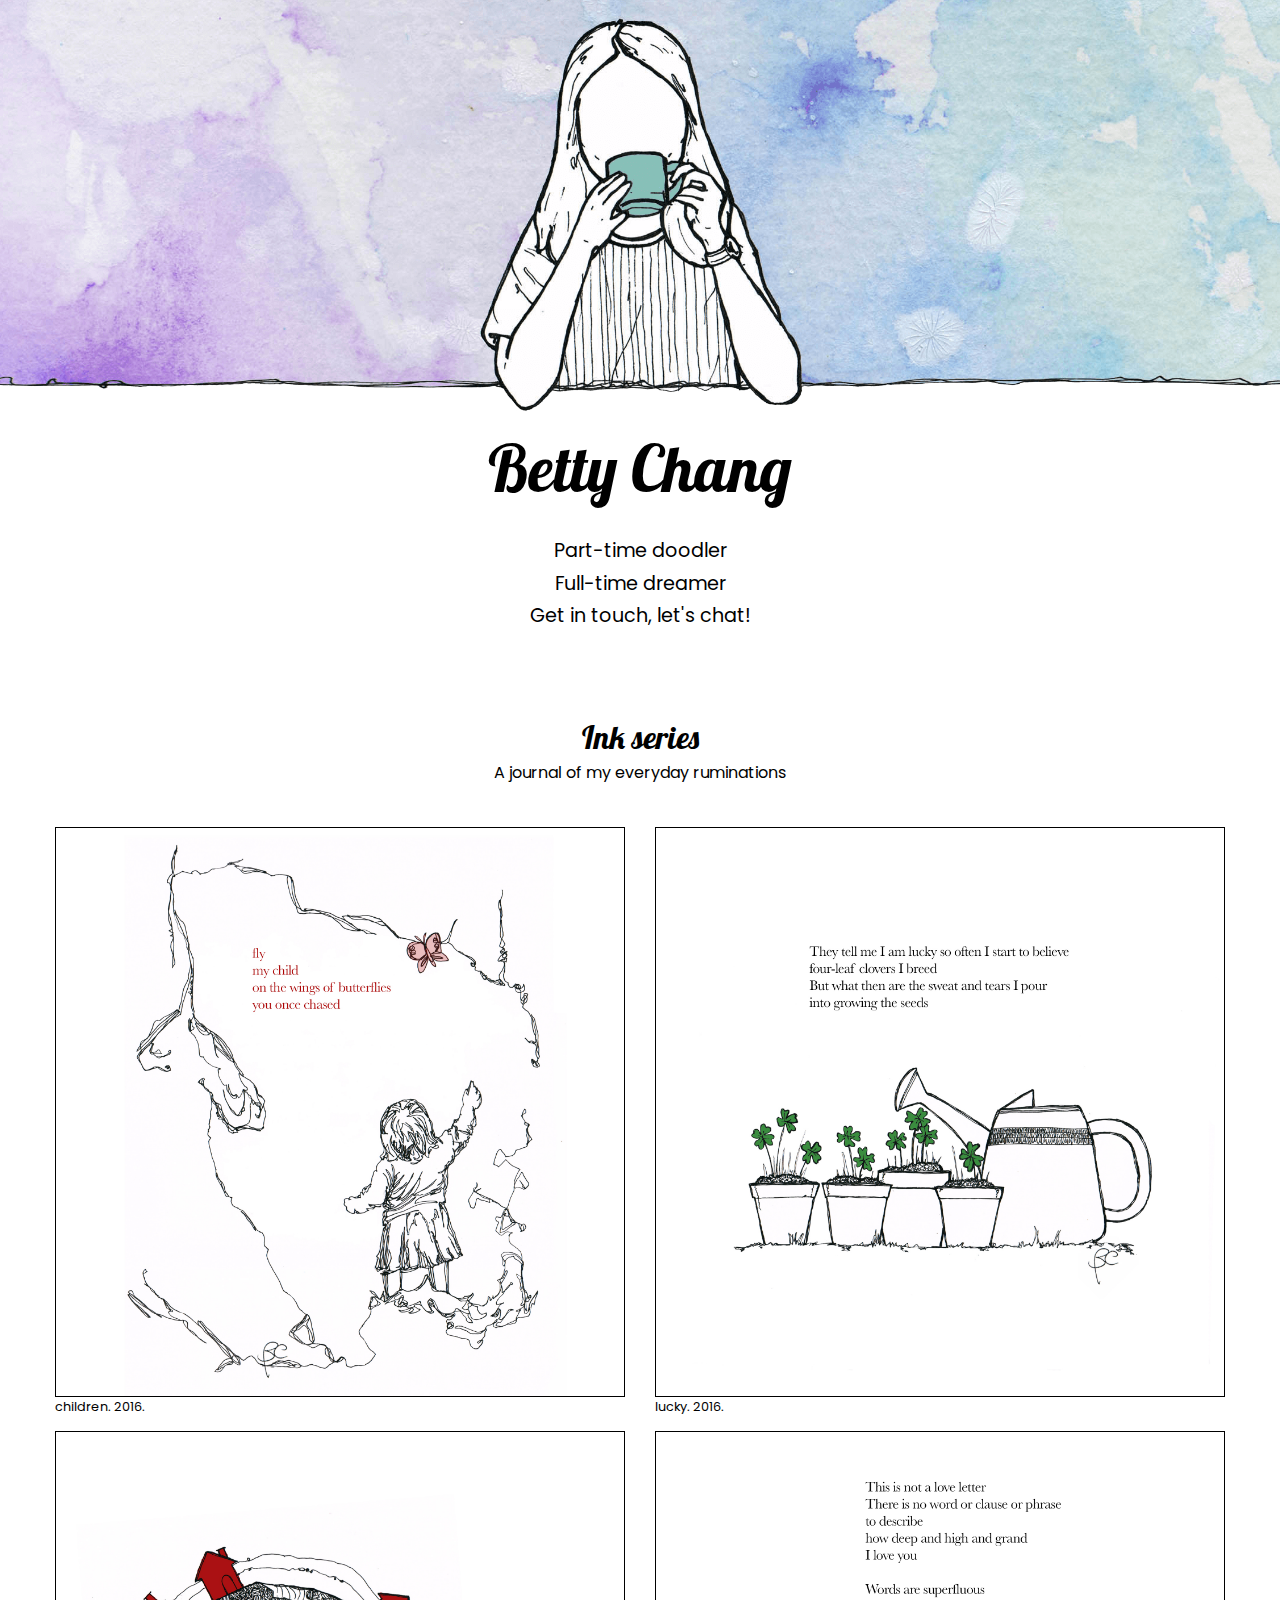
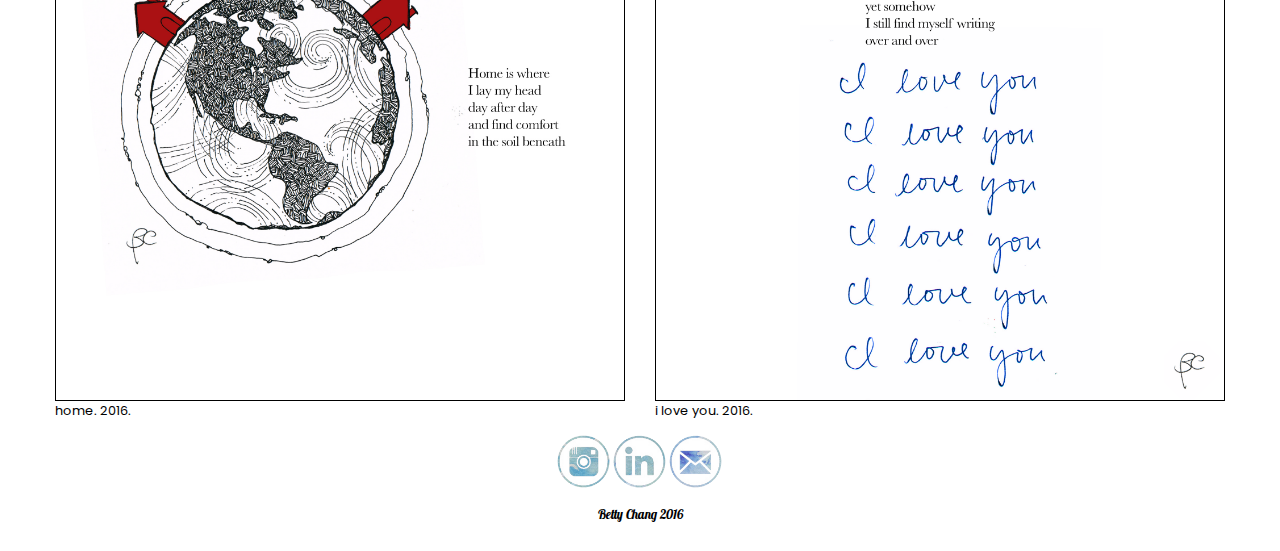
==== index.html @ 2f2fffa1 "Update index.html" ====
<!doctype html>
<html lang='en'>
<head>
  <link rel="icon"
      type="image/png"
      href="images\favicon.png"
      sizes="32x32">
  <meta name="viewport" content="width=device-width" />
  <meta charset='utf-8'>
  <title>Betty Chang</title>
  
  <link rel='stylesheet' href='./index.css'>
  <link href="https://fonts.googleapis.com/css?family=Libre+Baskerville" rel="stylesheet">
  <link href="https://fonts.googleapis.com/css?family=Poppins" rel="stylesheet">
  <link href="https://fonts.googleapis.com/css?family=Lobster" rel="stylesheet">
  <link href="https://fonts.googleapis.com/css?family=Pacifico" rel="stylesheet">
  <link rel="stylesheet" href="resources/Foundation/css/foundation.css">
  <script src="resources/Foundation/js/vendor/modernizr.js"></script>
</head>

<body style='margin: 0; background-color: white;'>
  <div class='background'>
  </div>
  <div class="row links">
    <div class="name">Betty Chang</div>
    <ul class = "list">
      <li>Part-time doodler</li>
      <li>Full-time dreamer</li>
      <li>
        <a href = "mailto:betty.c@rogers.com" target="_top">Get in touch, let's chat!</a>
      </li>
    </ul>
  </div>
  <div class="inkseries">Ink series
    <div class="inkseries_p">A journal of my everyday ruminations
    </div>
  </div>       
  <div class="row">
    <div class="large-6 medium-6 small-12 columns">
      <a href="images\2016_10_06_children.png">
       <img class='blog-img' src="images\2016_10_06_children.png" alt="">  
         <figcaption>children. 2016.</figcaption>
      </a>
    </div>
    <div class="large-6 medium-6 small-12 columns">
      <a href="images\2016_10_12_lucky.png">
       <img class='blog-img' src="images\2016_10_12_lucky.png" alt=""> 
          <figcaption>lucky. 2016.</figcaption>
      </a>
    </div>
  </div>
  <div class="row">
  <div class="large-6 medium-6 small-12 columns">
      <a href="images\2016_10_13_home.png">
        <img class='blog-img' src="images\2016_10_13_home.png" alt=""/>
            <figcaption>home. 2016.</figcaption>
      </a>
  </div>
  <div class="large-6 medium-6 small-12 columns">
      <a href="images\2016_10_15_i_love_you.png">
        <img class='blog-img' src="images\2016_10_15_i_love_you.png" alt=""/> 
          <figcaption>i love you. 2016.</figcaption>
      </a>
    </div>
  </div>
  <div class="row">
    <div class="small-10 medium-10 large-10 small-centered medium-centered large-centered columns">
      <div class='icons'>
       <a href="http://instagram.com/bettycakez">
         <img class="socialIcons" src="images\instagram.png" alt="Betty IG Icon"/>
       </a>
       <a href="http://linkedin.com/in/betchang">
         <img class="socialIcons" src="images\linkedin.png" alt="Betty LI Icon"/>
       </a>
       <a href="mailto:betty.chang@mail.mcgill.ca">
         <img class="socialIcons" src="images\email.png" alt="Betty e-mail Icon"/>
       </a>
     </div>
   </div>
  </div>
  <div class="footer"> Betty Chang 2016
  </div>
</body>
</html>
---- index.css ----
body {
  background-color: white;
}

figcaption {
  color: black;
}
.background {
  background-image: url('./images/background_banner.png') !important;
  background-size: 1920px;
  background-repeat: no-repeat;
  height: 420px;
  background-position: center;
  background-color: white;
}

.content {
  width: 95%;
  text-align: center;
  position: fixed;
	top: 450px;
	left: 50%;
	transform: translate(-50%, -40%);
	-webkit-transform: translate(-50%, -40%);
	-ms-transform: translate(-50%, -40%);
  padding: 25px 25px 25px;
	padding-top: 25px;
	padding-right: 25px;
	padding-left: 25px;

	-radius: 10px;
	border-top-left-radius: 10px;
	border-top-right-radius: 10px;
	border-bottom-right-radius:10px;
	border-bottom-left-radius: 10px;
}

.logo {
  margin: auto;
  width: 500px;
}

.name {
  text-align: center;
  color: black;
  font-size: 5em;
  font-weight: 400;
  font-family: 'Lobster', serif;
}

.caption {
  color: black;
  font-size: 1em;
  font-weight: 400;
  font-family: 'Poppins', sans-serif;
}

.list {
  font-family: 'Poppins', sans-serif;
  font-size: 1.5em;
  text-decoration: none;
  font-weight: 400;
  margin: 20px 0px 0px;
	margin-top: 20px;
	margin-right:0px;
	margin-bottom: 0px;
	margin-left: 0px;
  padding:0px;
	padding-top: 0px;
	padding-right: 0px;
	padding-bottom: 0px;
	padding-left: 0px;
  text-align: center;
  list-style-type: none;
}

.list a {
  font-size: 1em;
  font-family: 'Poppins', sans-serif;
  text-decoration: none;
  color: black !important;
  font-weight: 400;
}

.list li {
  font-size: 1em;
  font-family: 'Poppins', sans-serif;
  text-decoration: none;
  font-weight: 400;
  margin: 2px 0px;
}

.links {
  margin-bottom: 3%;
  color: black;
}

.row {
  padding-top: 0.0rem;
  padding-bottom: 0.9375rem;
  font-family: 'Poppins', sans-serif;
  font-size: 0.80em;
}

.icons {
  text-align: center;
}

.socialIcons {
   max-width: 53px !important;
}

.blog-img {
  max-width: 100%;
  border: 1px solid black !important;
}

.row-title{
  text-align: center;
  color: black;
  font-size: 4em;
  font-weight: 400;
  font-family: 'Lobster', serif;
}

.footer{
  text-align: center;
  font-size: 0.8em;
  font-family: 'Lobster', serif;
  text-decoration: none;
  color: black;
  font-weight: 400;
  margin: 2px 0px;
  padding-bottom: 25px;
}

p {
  text-align: center;
  color: black;
  font-size: 2em;
  font-weight: 400;
  font-family: 'Lobster', serif;
}

a:hover {
 color: #86bfb7 !important;
}

.inkseries {
  text-align: center;
  font-size: 2em;
  font-family: 'Lobster', serif;
  text-decoration: none;
  color: black;
  font-weight: 400;
  margin: 2px 0px;
  padding-bottom: 25px;
  padding-top: 25px
}

.inkseries_p {
  text-align: center;
  padding-bottom: 0.9375rem;
  color: black;
  font-family: 'Poppins', sans-serif;
  font-size: 0.5em;
}
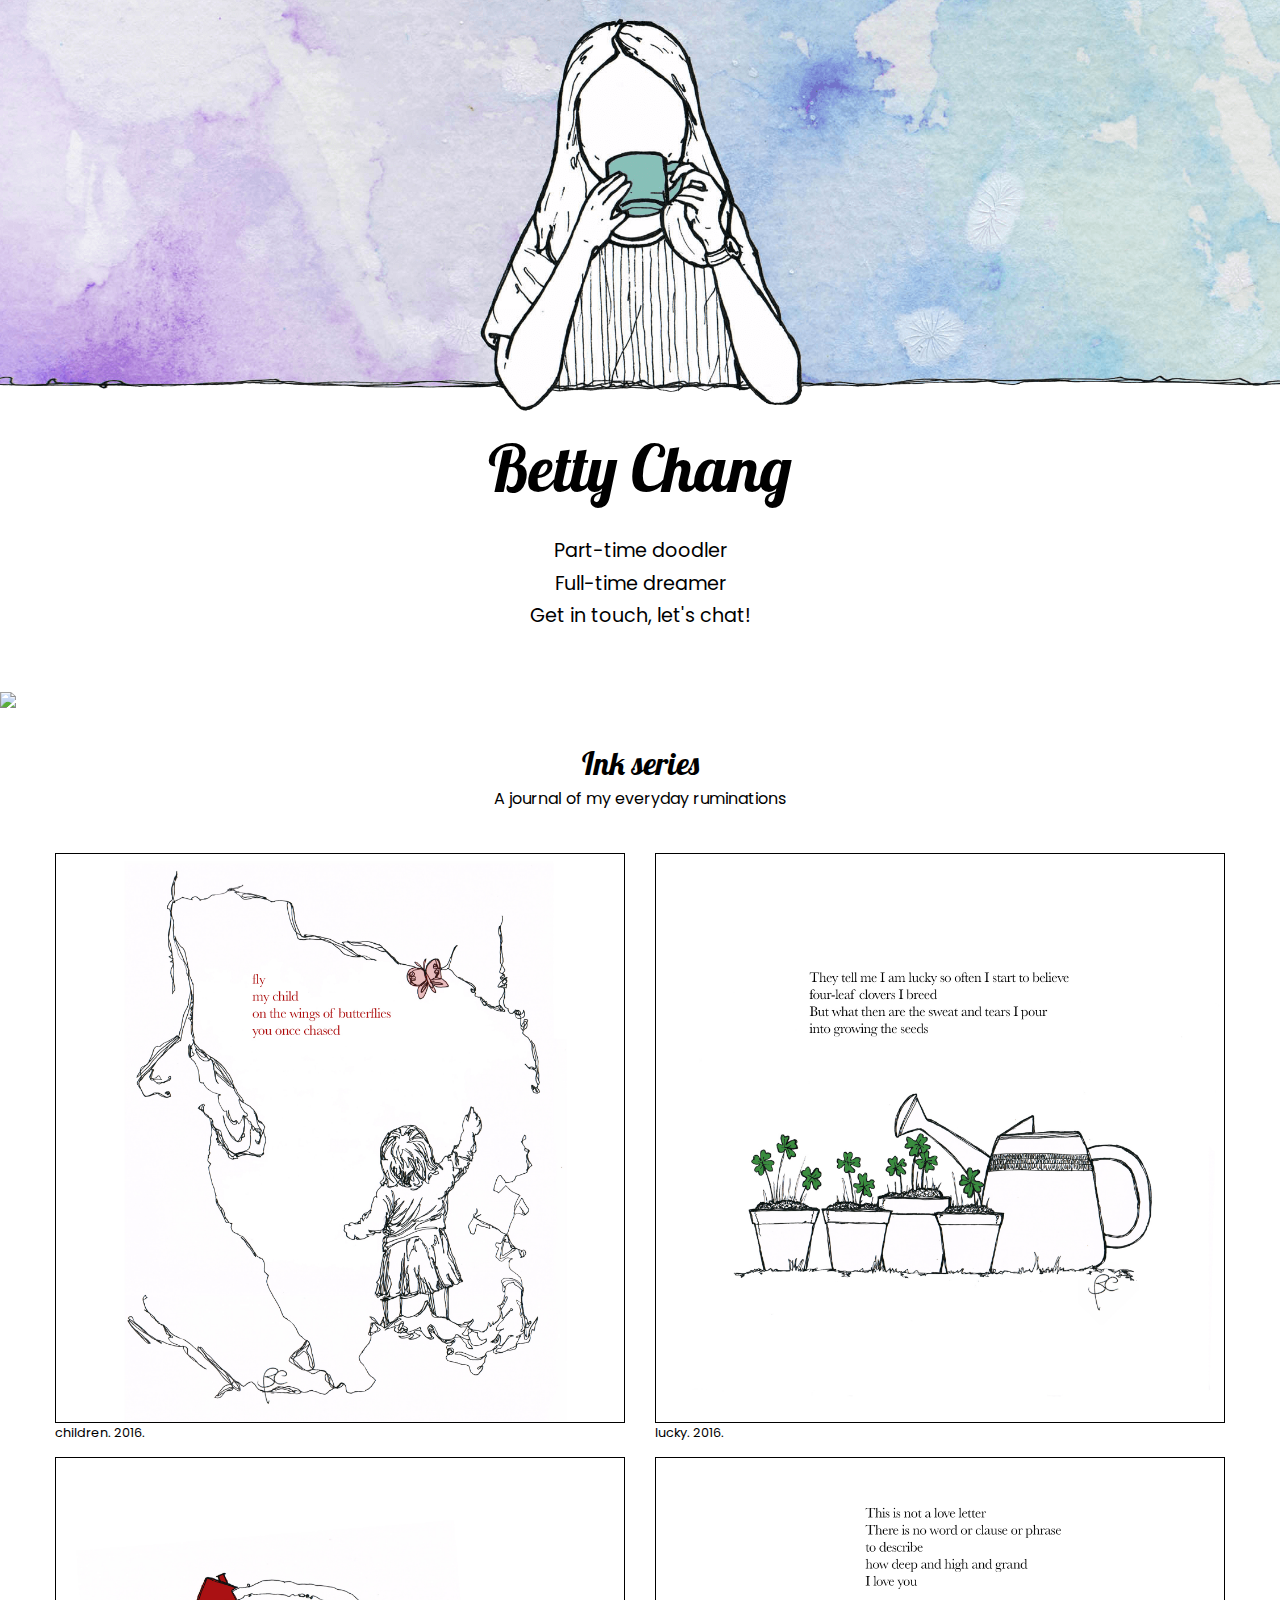
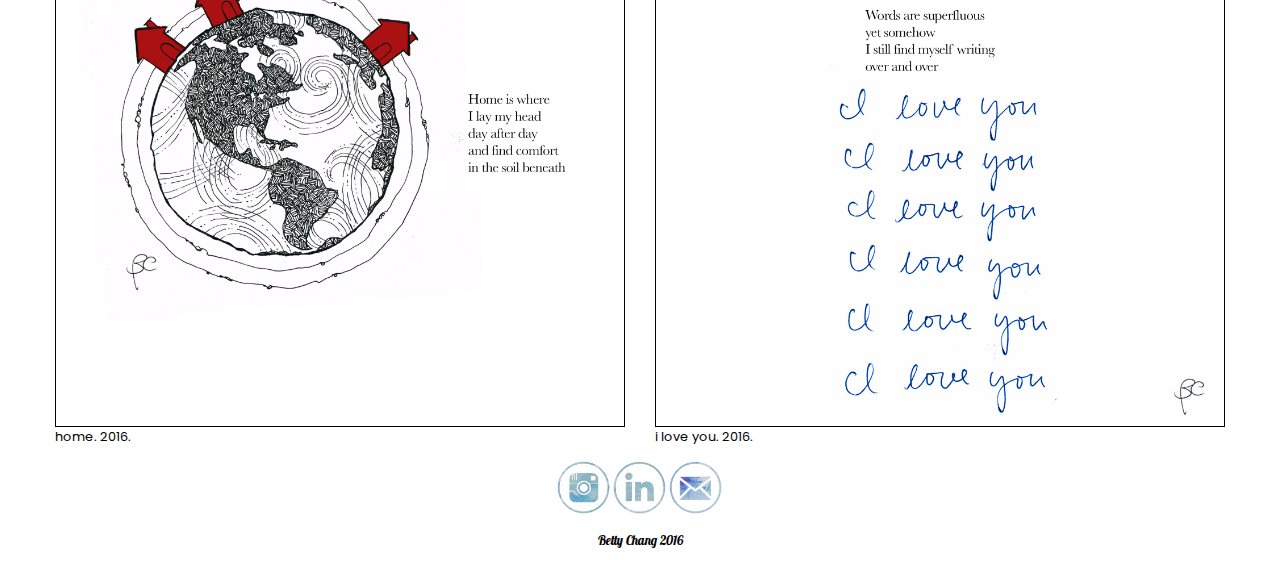
==== commit cf3b72d7: "Update index.html" ====
--- a/index.html
+++ b/index.html
@@ -30,6 +30,9 @@
         <a href = "mailto:betty.c@rogers.com" target="_top">Get in touch, let's chat!</a>
       </li>
     </ul>
+  </div>
+  <div class="divider">
+    <img src="images\divider.png">
   </div>
   <div class="inkseries">Ink series
     <div class="inkseries_p">A journal of my everyday ruminations
--- a/index.css
+++ b/index.css
@@ -110,9 +110,17 @@
    max-width: 53px !important;
 }
 
+.socialIcons: hover {
+   border: 5px solid #7eb1c9 !important;
+}
+
 .blog-img {
   max-width: 100%;
   border: 1px solid black !important;
+}
+
+.blog-img:hover {
+    border: 5px solid black !important;
 }
 
 .row-title{
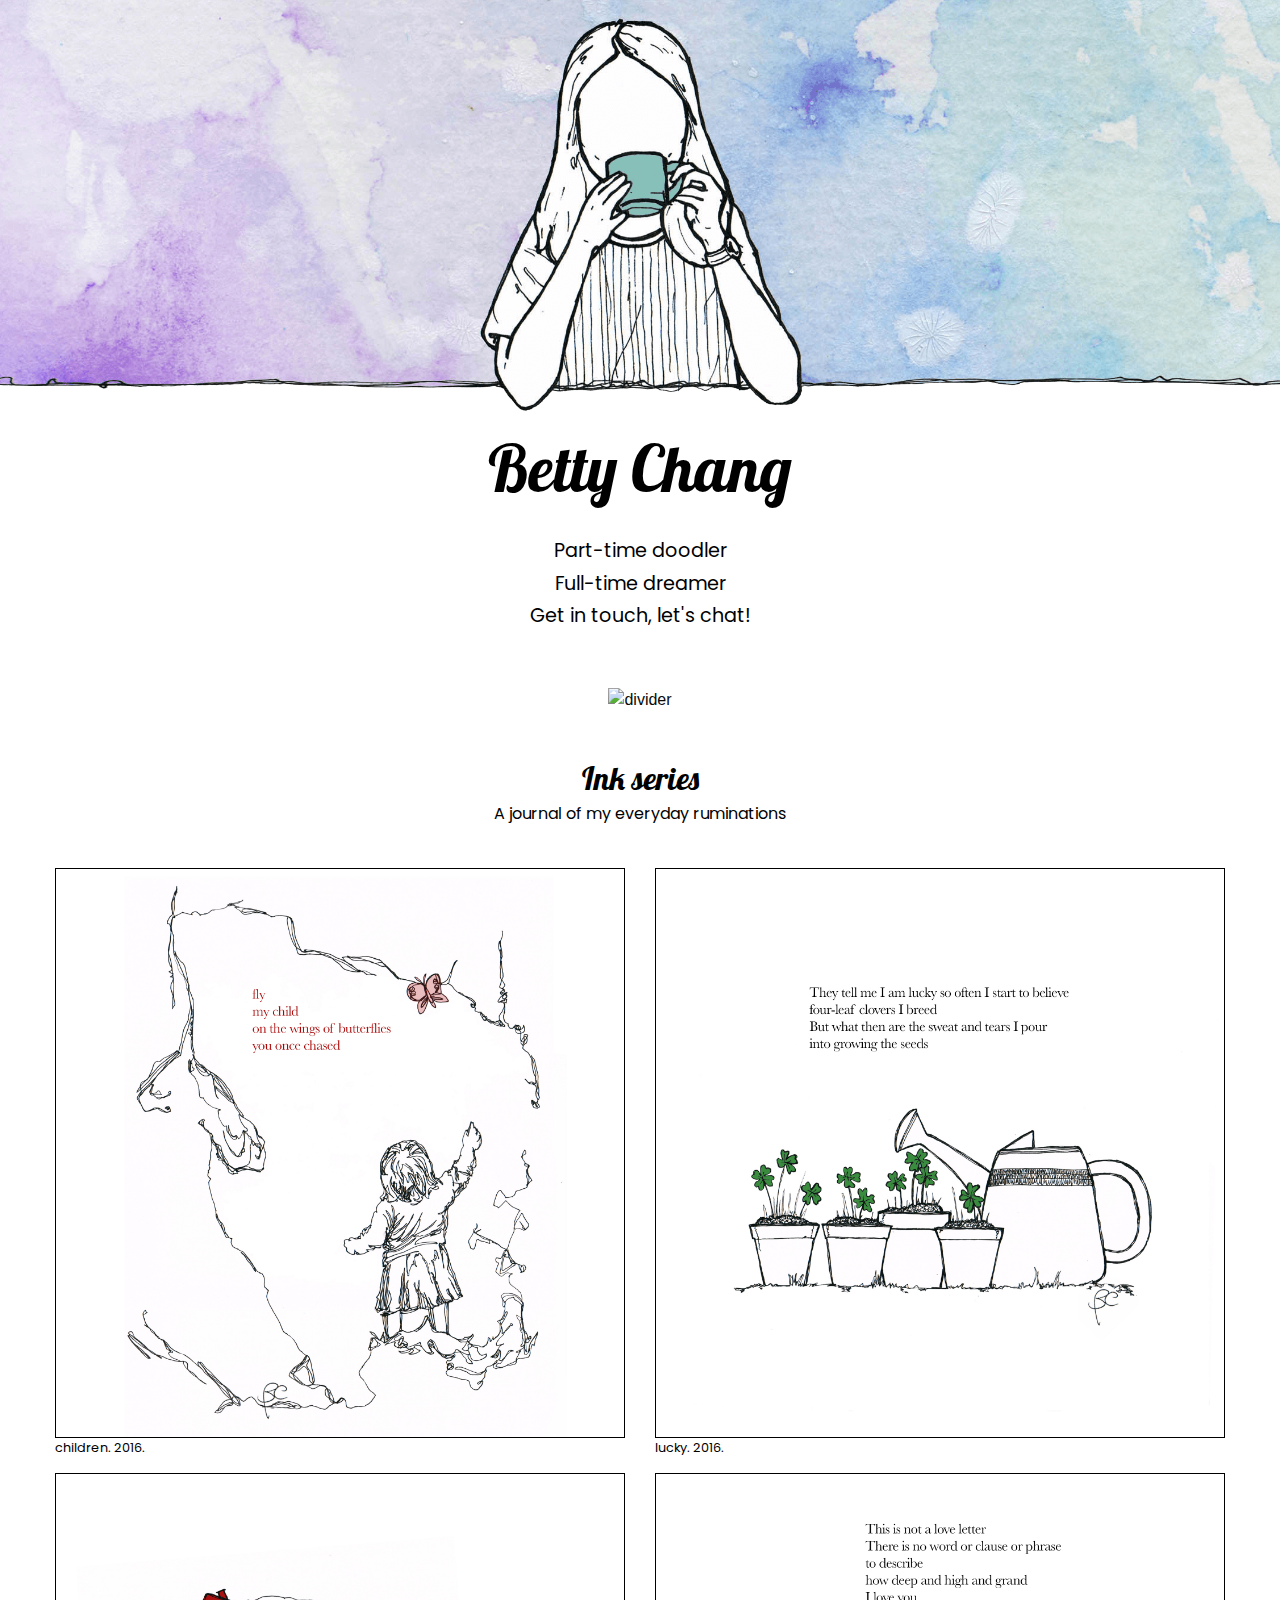
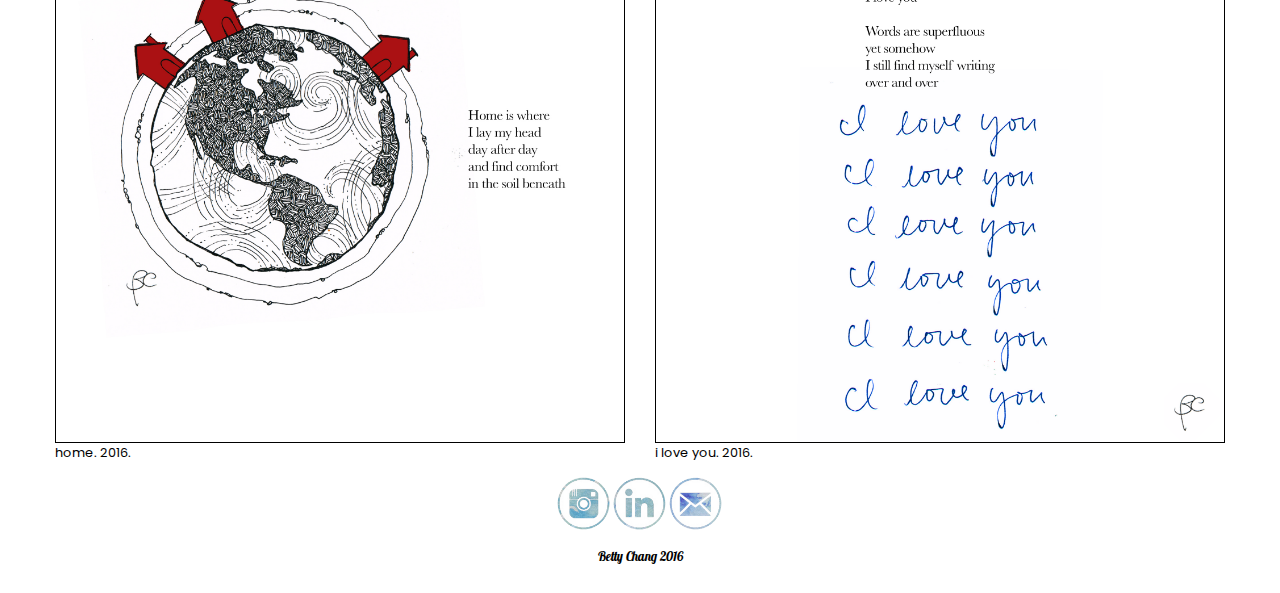
==== commit 7273ab59: "Update index.html" ====
--- a/index.html
+++ b/index.html
@@ -32,7 +32,7 @@
     </ul>
   </div>
   <div class="divider">
-    <img src="images\divider.png">
+    <img src="images\divider.png" alt="divider" style>
   </div>
   <div class="inkseries">Ink series
     <div class="inkseries_p">A journal of my everyday ruminations
--- a/index.css
+++ b/index.css
@@ -5,6 +5,7 @@
 figcaption {
   color: black;
 }
+
 .background {
   background-image: url('./images/background_banner.png') !important;
   background-size: 1920px;
@@ -102,6 +103,13 @@
   font-size: 0.80em;
 }
 
+.divider{
+  padding-top: 0.0rem;
+  padding-bottom: 0.9375rem;
+  text-align: center !important;
+  
+}
+
 .icons {
   text-align: center;
 }
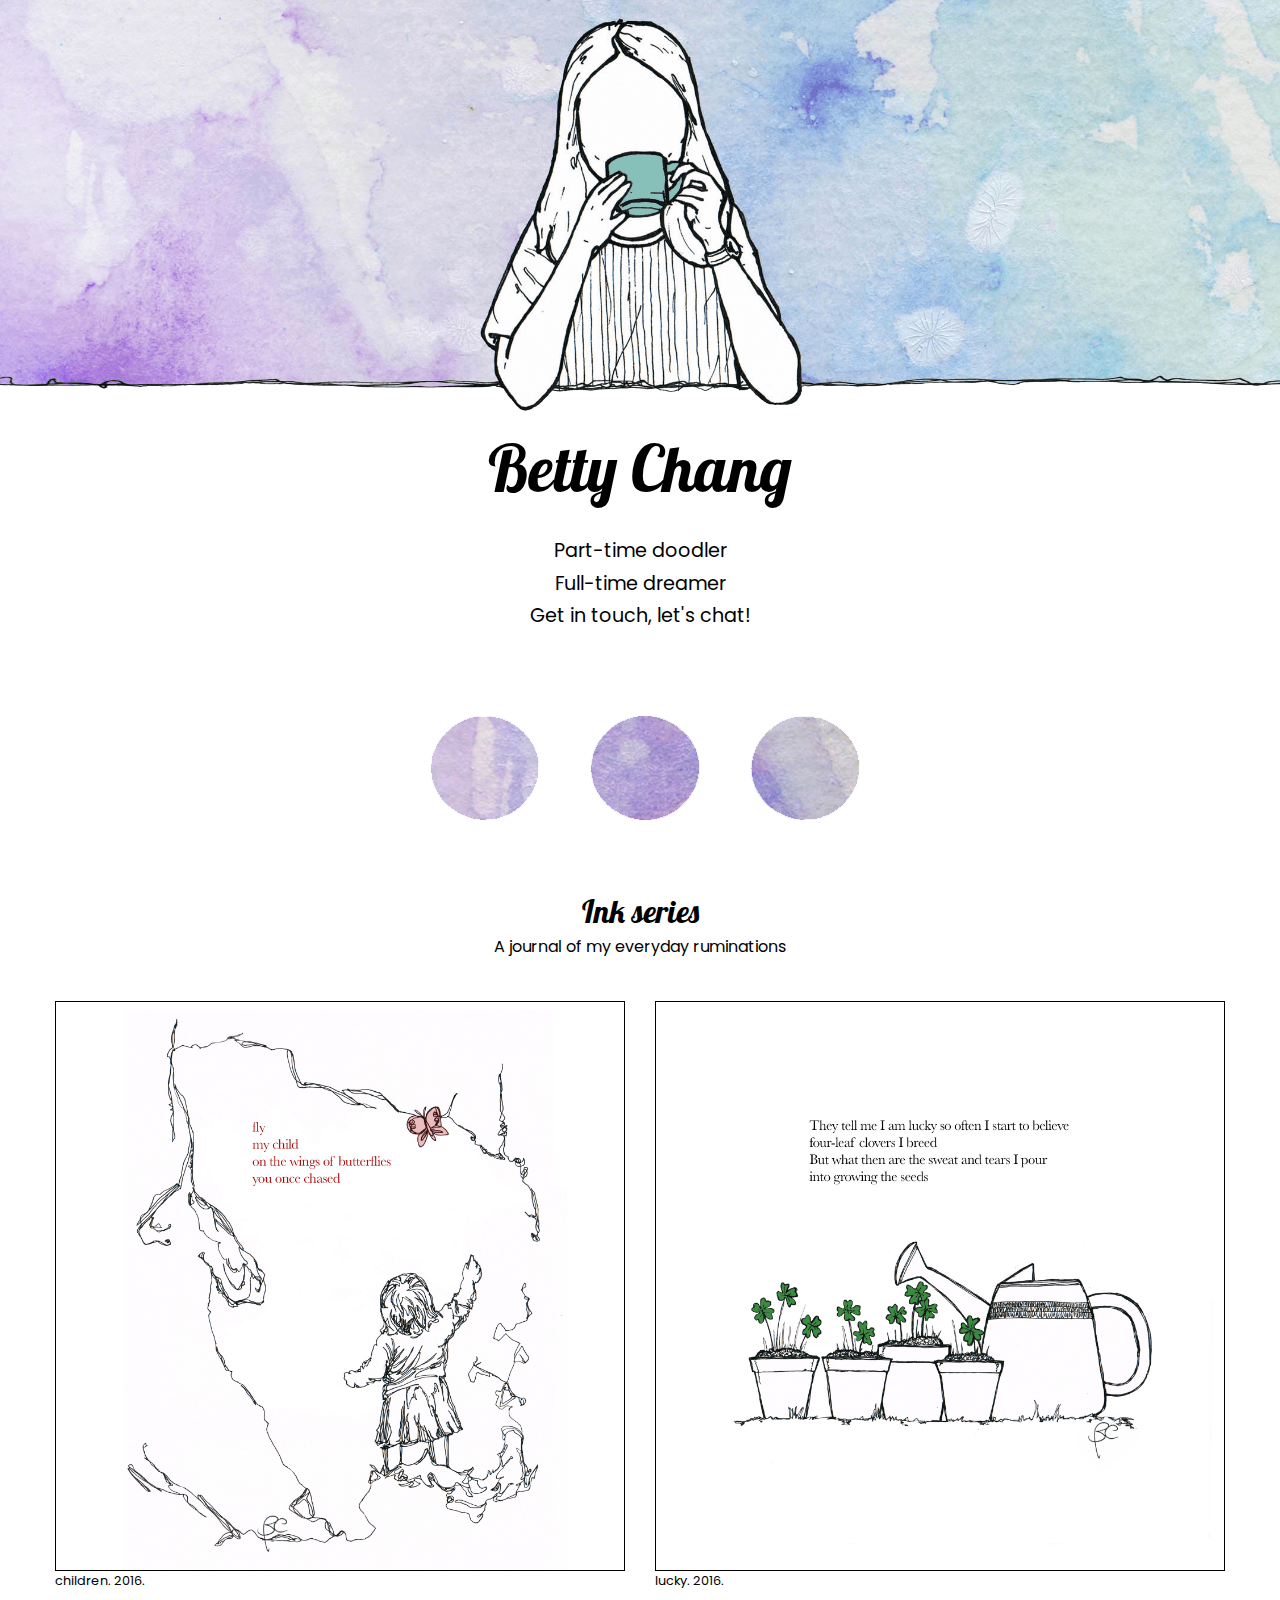
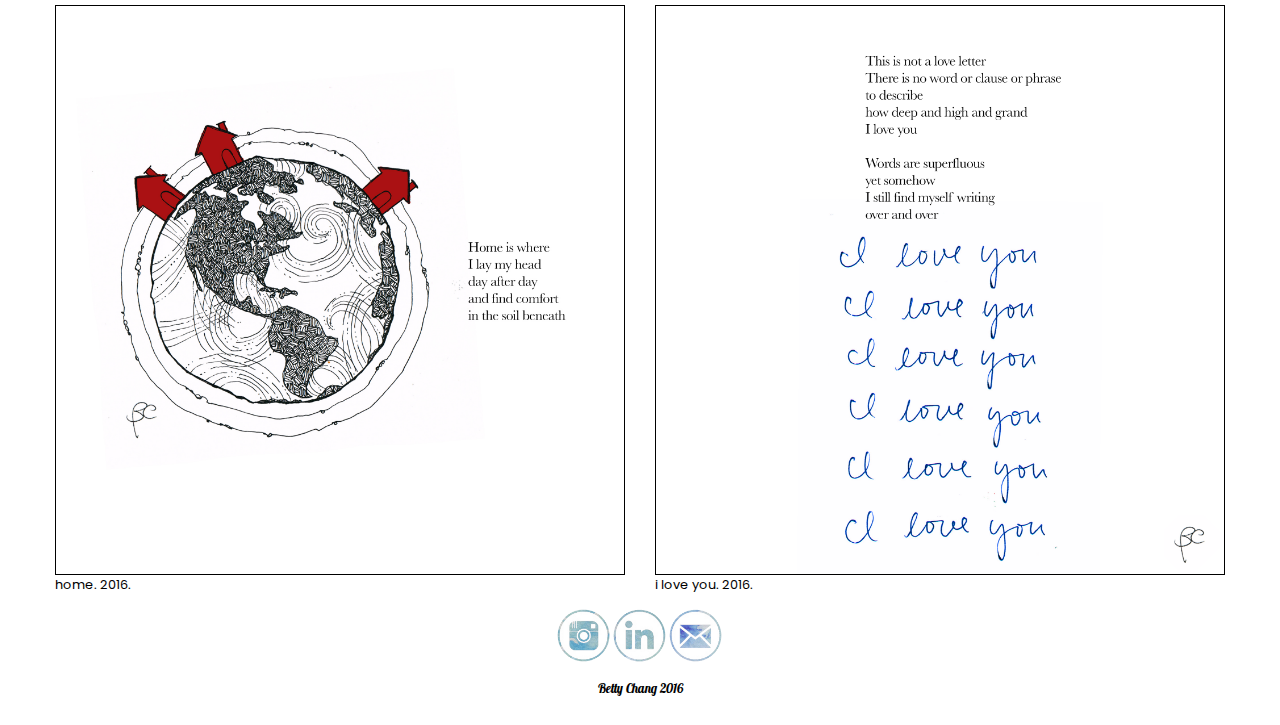
==== commit 8c6b6e19: "Update index.html" ====
--- a/index.html
+++ b/index.html
@@ -32,7 +32,11 @@
     </ul>
   </div>
   <div class="divider">
-    <img src="images\divider.png" alt="divider" style>
+    <div class= 'icons'>
+      <div class="small-10 medium-10 large-10 small-centered medium-centered large-centered columns">
+        <img src="images\divider.png" alt="divider" style>
+      </div>
+    </div>
   </div>
   <div class="inkseries">Ink series
     <div class="inkseries_p">A journal of my everyday ruminations
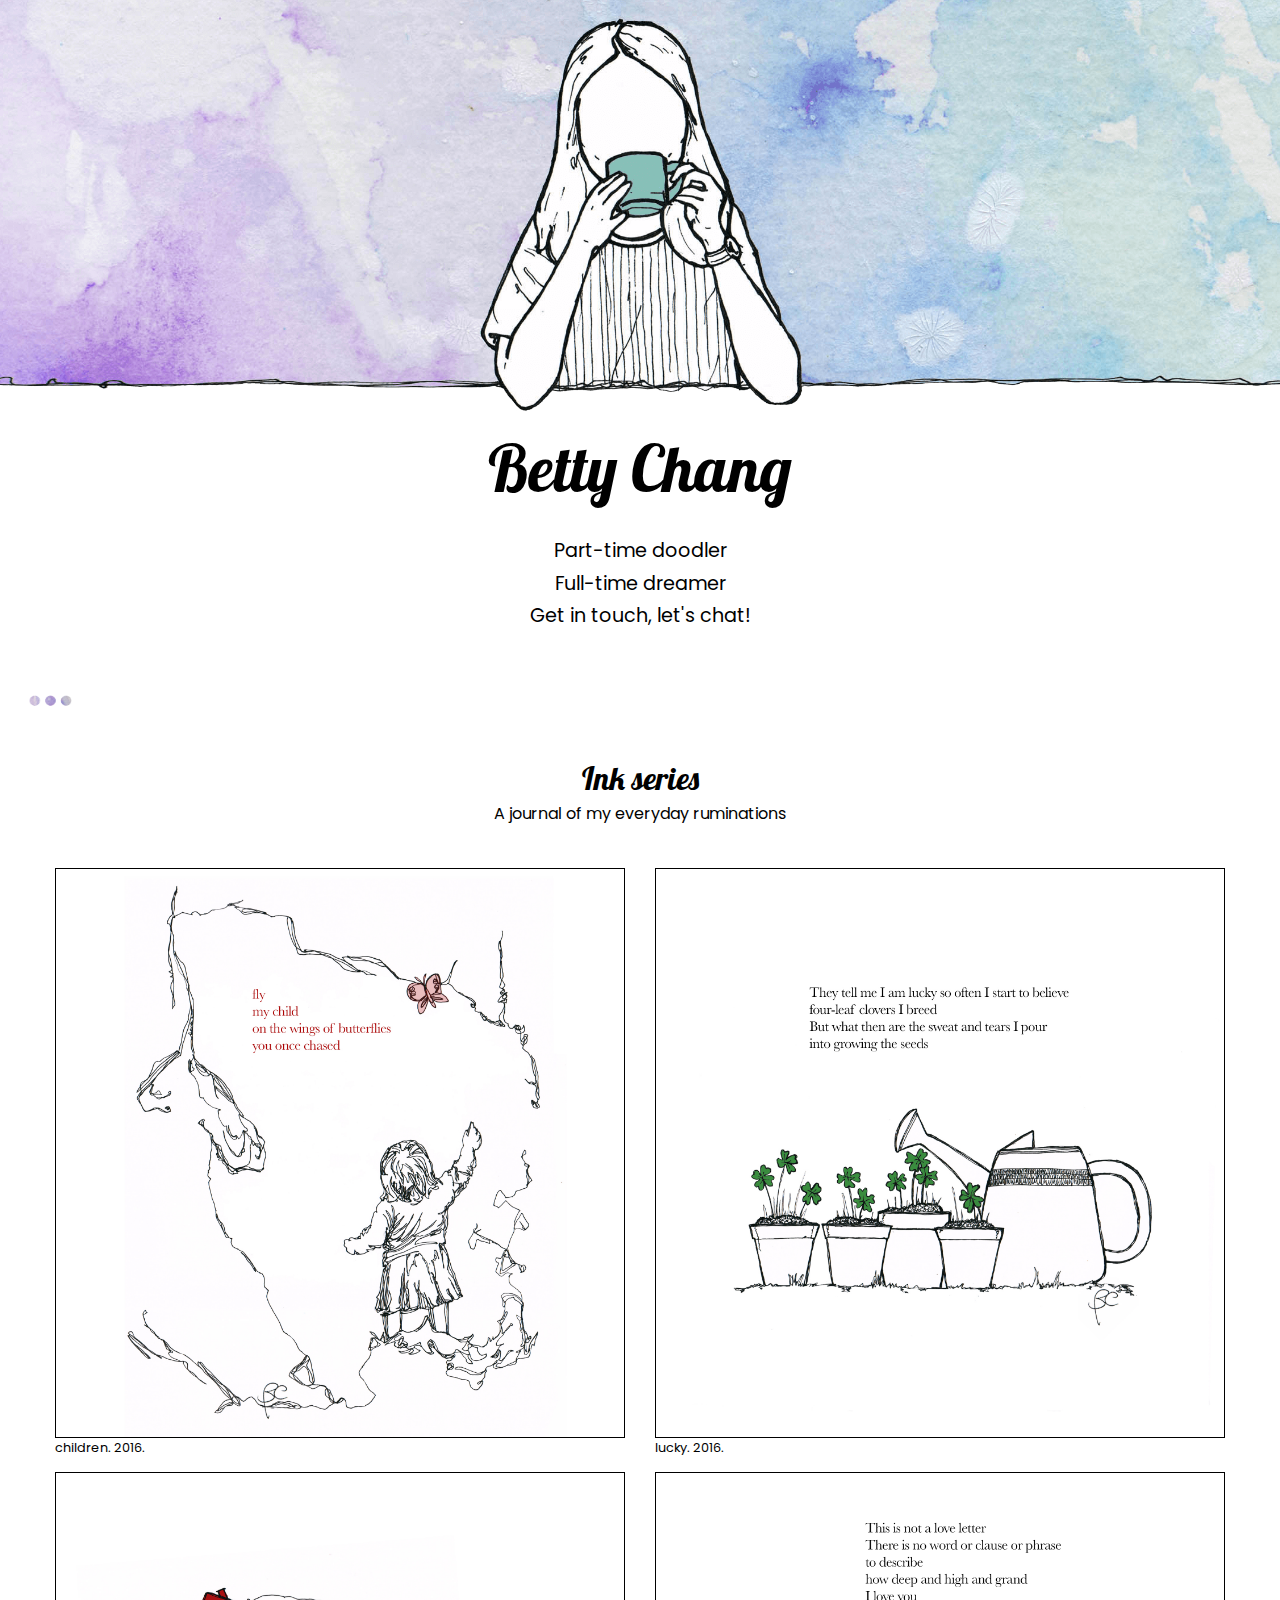
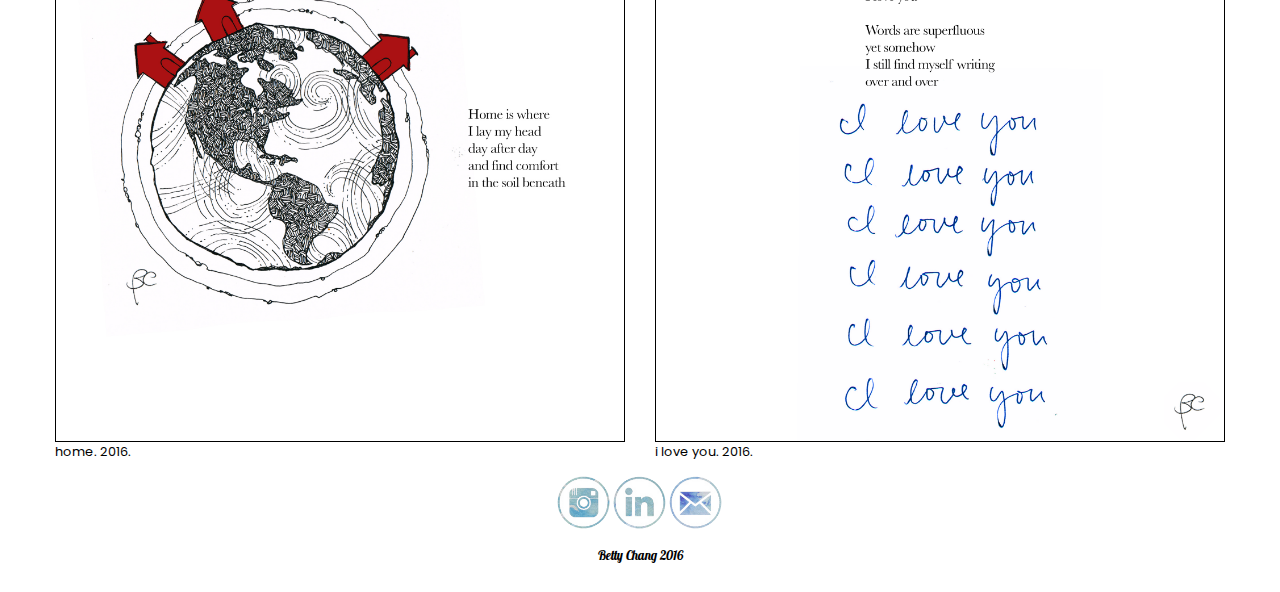
==== commit 6c0c7eb2: "Update index.html" ====
--- a/index.html
+++ b/index.html
@@ -34,7 +34,7 @@
   <div class="divider">
     <div class= 'icons'>
       <div class="small-10 medium-10 large-10 small-centered medium-centered large-centered columns">
-        <img src="images\divider.png" alt="divider" style>
+        <img src="images\divider.png" alt="divider" style="width:50px">
       </div>
     </div>
   </div>
--- a/index.css
+++ b/index.css
@@ -104,6 +104,7 @@
 }
 
 .divider{
+  max-width: 100px !important;
   padding-top: 0.0rem;
   padding-bottom: 0.9375rem;
   text-align: center !important;
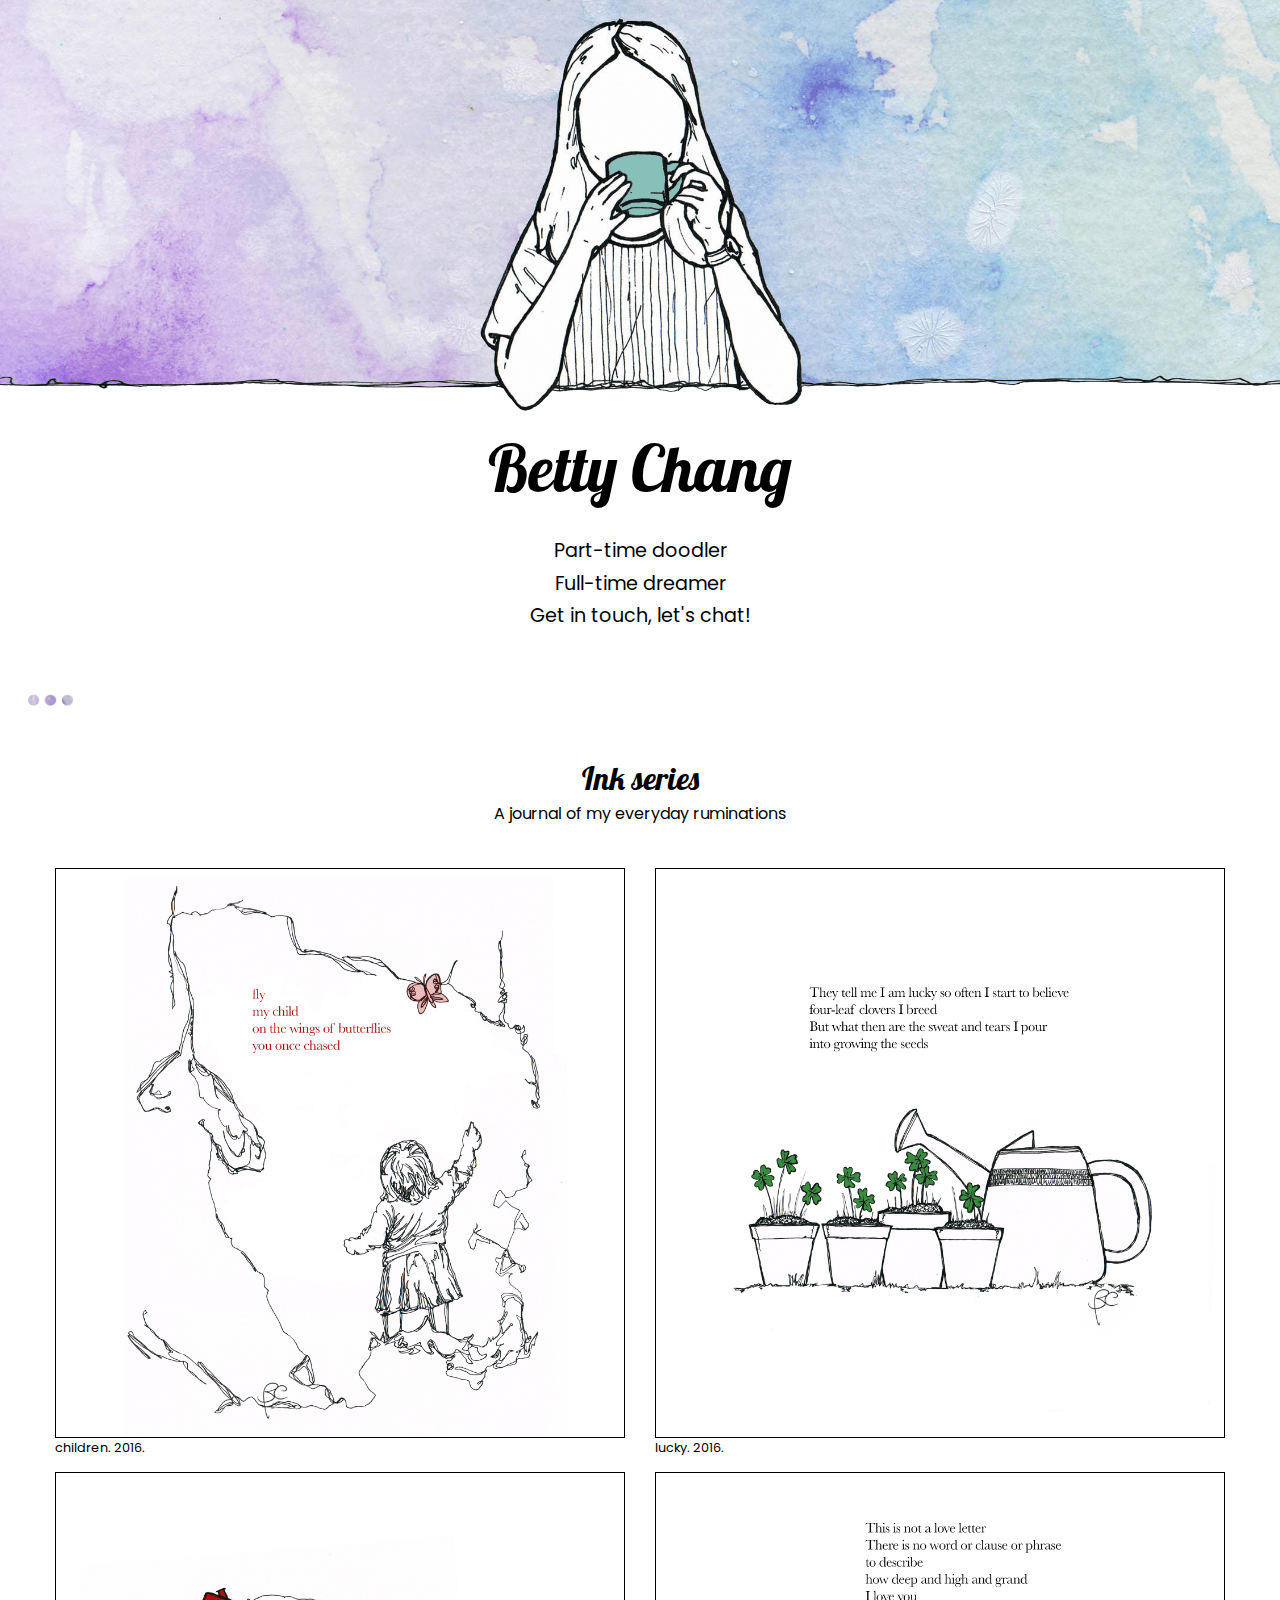
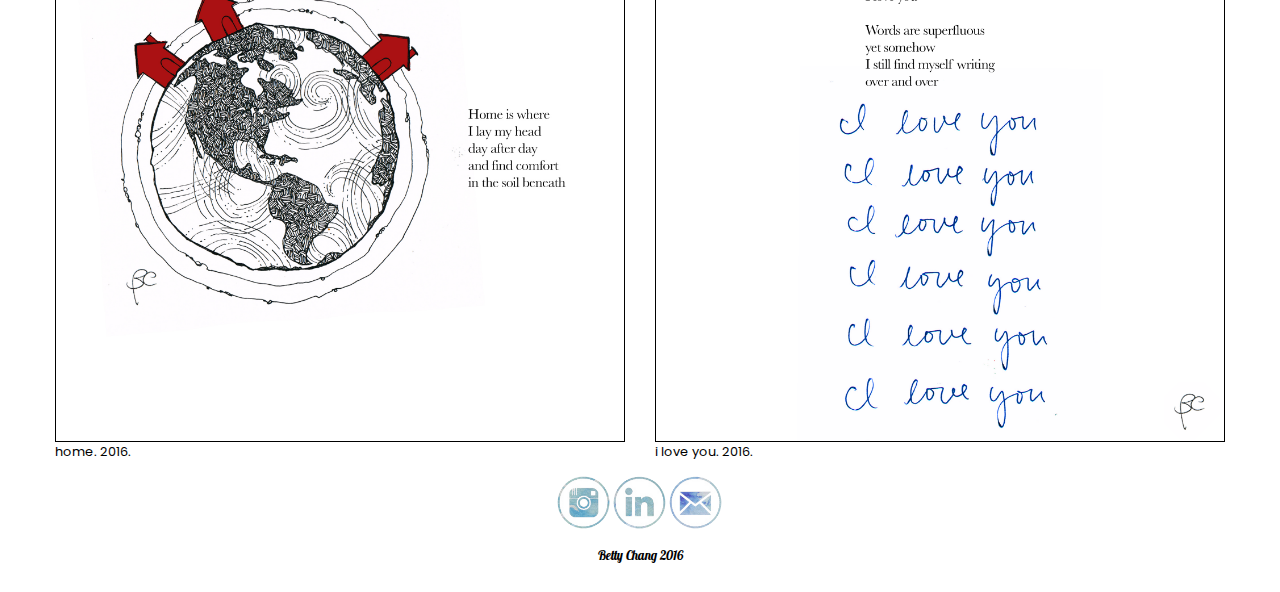
==== commit 925cfcf5: "Update index.html" ====
--- a/index.html
+++ b/index.html
@@ -34,7 +34,7 @@
   <div class="divider">
     <div class= 'icons'>
       <div class="small-10 medium-10 large-10 small-centered medium-centered large-centered columns">
-        <img src="images\divider.png" alt="divider" style="width:50px">
+        <img src="images\divider.png" alt="divider" style="width:80px">
       </div>
     </div>
   </div>
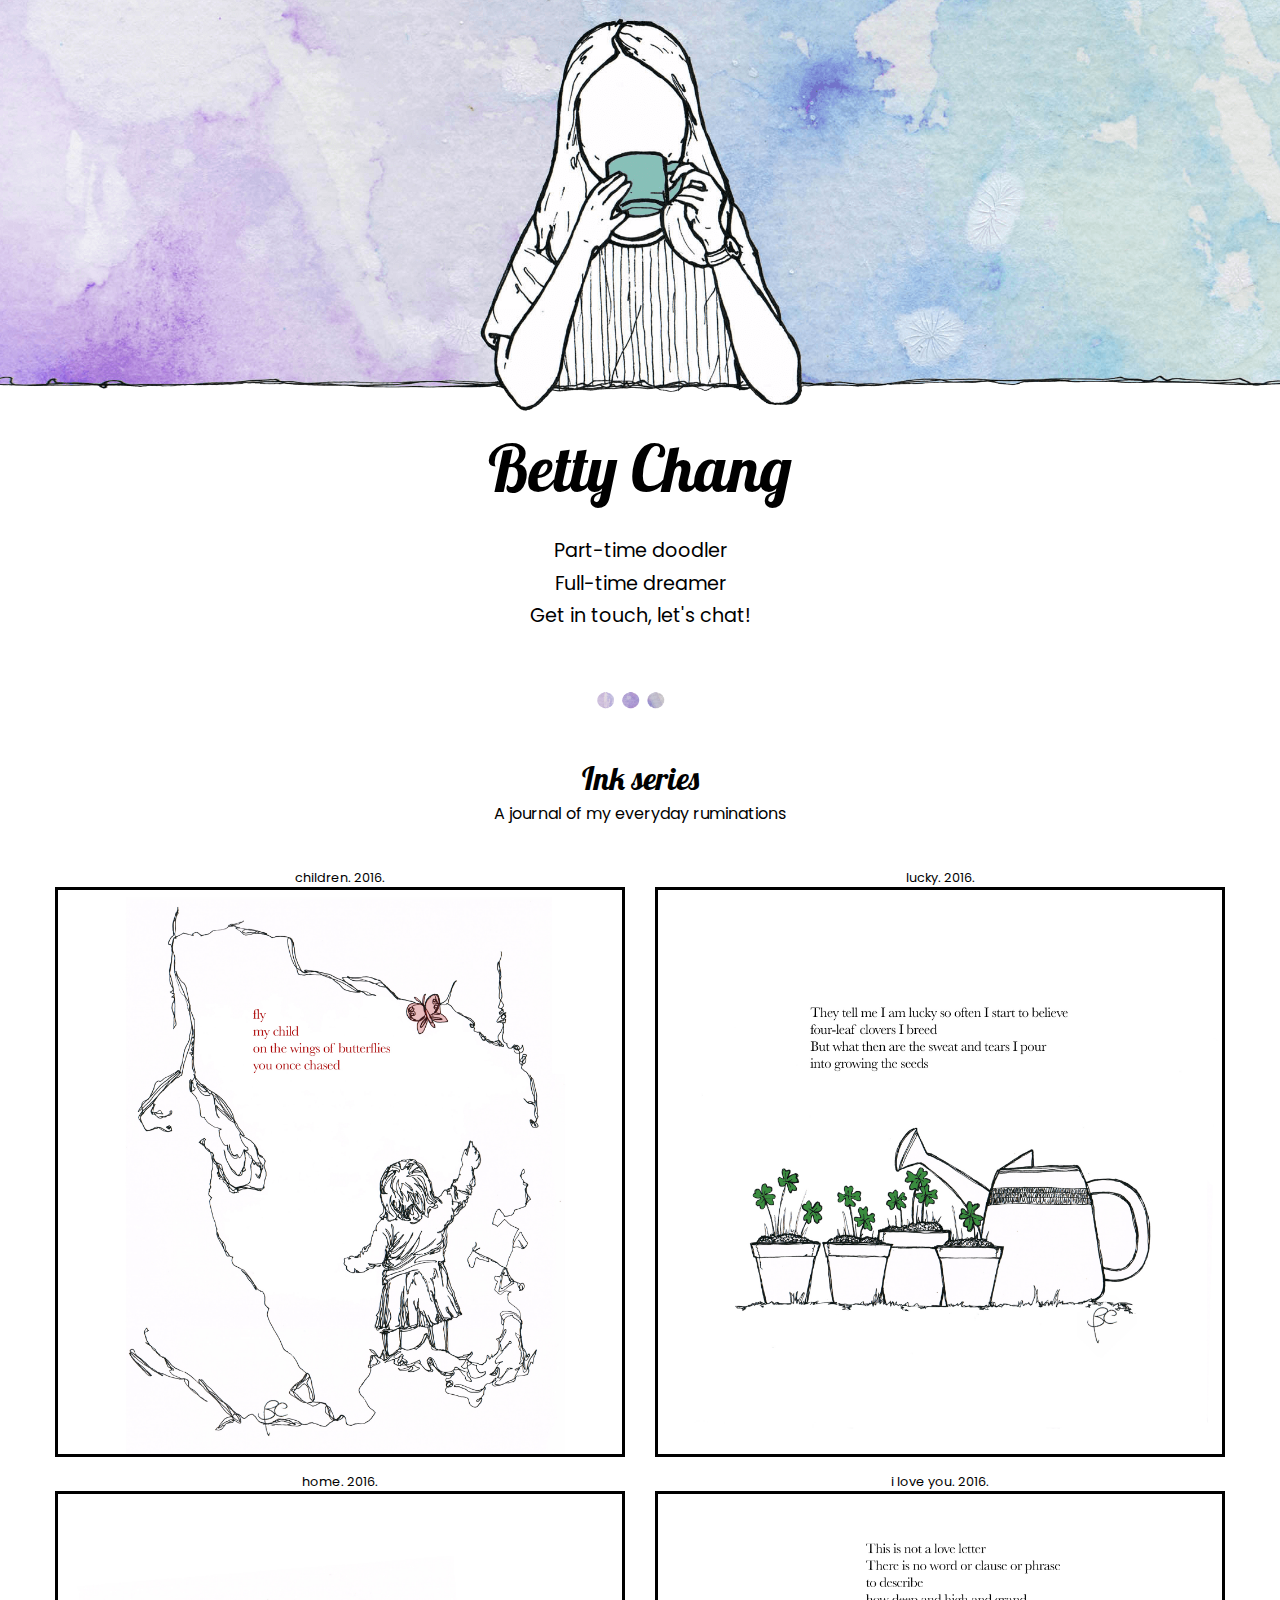
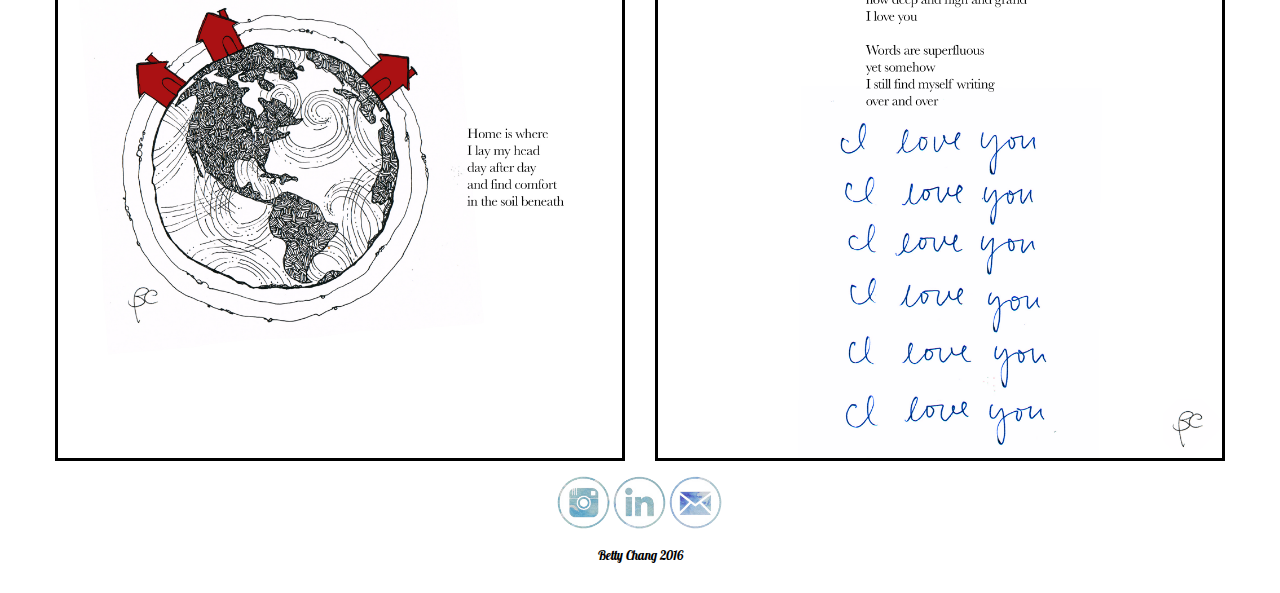
==== commit 5a3e3f66: "slaving away for my bb" ====
--- a/index.html
+++ b/index.html
@@ -8,7 +8,7 @@
   <meta name="viewport" content="width=device-width" />
   <meta charset='utf-8'>
   <title>Betty Chang</title>
-  
+
   <link rel='stylesheet' href='./index.css'>
   <link href="https://fonts.googleapis.com/css?family=Libre+Baskerville" rel="stylesheet">
   <link href="https://fonts.googleapis.com/css?family=Poppins" rel="stylesheet">
@@ -31,42 +31,40 @@
       </li>
     </ul>
   </div>
-  <div class="divider">
-    <div class= 'icons'>
-      <div class="small-10 medium-10 large-10 small-centered medium-centered large-centered columns">
-        <img src="images\divider.png" alt="divider" style="width:80px">
-      </div>
+  <div class="row">
+    <div class="small-1 small-centered">
+      <img src="images\divider.png" alt="divider" style="width:80px">
     </div>
   </div>
   <div class="inkseries">Ink series
     <div class="inkseries_p">A journal of my everyday ruminations
     </div>
-  </div>       
+  </div>
   <div class="row">
     <div class="large-6 medium-6 small-12 columns">
       <a href="images\2016_10_06_children.png">
-       <img class='blog-img' src="images\2016_10_06_children.png" alt="">  
-         <figcaption>children. 2016.</figcaption>
+        <figcaption>children. 2016.</figcaption>
+        <img class='blog-img' src="images\2016_10_06_children.png" alt="">
       </a>
     </div>
     <div class="large-6 medium-6 small-12 columns">
       <a href="images\2016_10_12_lucky.png">
-       <img class='blog-img' src="images\2016_10_12_lucky.png" alt=""> 
-          <figcaption>lucky. 2016.</figcaption>
+        <figcaption>lucky. 2016.</figcaption>
+        <img class='blog-img' src="images\2016_10_12_lucky.png" alt="">
       </a>
     </div>
   </div>
   <div class="row">
   <div class="large-6 medium-6 small-12 columns">
       <a href="images\2016_10_13_home.png">
+        <figcaption>home. 2016.</figcaption>
         <img class='blog-img' src="images\2016_10_13_home.png" alt=""/>
-            <figcaption>home. 2016.</figcaption>
       </a>
   </div>
   <div class="large-6 medium-6 small-12 columns">
       <a href="images\2016_10_15_i_love_you.png">
-        <img class='blog-img' src="images\2016_10_15_i_love_you.png" alt=""/> 
-          <figcaption>i love you. 2016.</figcaption>
+        <figcaption>i love you. 2016.</figcaption>
+        <img class='blog-img' src="images\2016_10_15_i_love_you.png" alt=""/>
       </a>
     </div>
   </div>
--- a/index.css
+++ b/index.css
@@ -4,6 +4,7 @@
 
 figcaption {
   color: black;
+  text-align: center;
 }
 
 .background {
@@ -103,14 +104,6 @@
   font-size: 0.80em;
 }
 
-.divider{
-  max-width: 100px !important;
-  padding-top: 0.0rem;
-  padding-bottom: 0.9375rem;
-  text-align: center !important;
-  
-}
-
 .icons {
   text-align: center;
 }
@@ -120,16 +113,16 @@
 }
 
 .socialIcons: hover {
-   border: 5px solid #7eb1c9 !important;
+   border: 3px solid #87c0b8 !important;
 }
 
 .blog-img {
   max-width: 100%;
-  border: 1px solid black !important;
+  border: 3px solid black !important;
 }
 
 .blog-img:hover {
-    border: 5px solid black !important;
+    border: 5px solid #87c0b8 !important;
 }
 
 .row-title{
